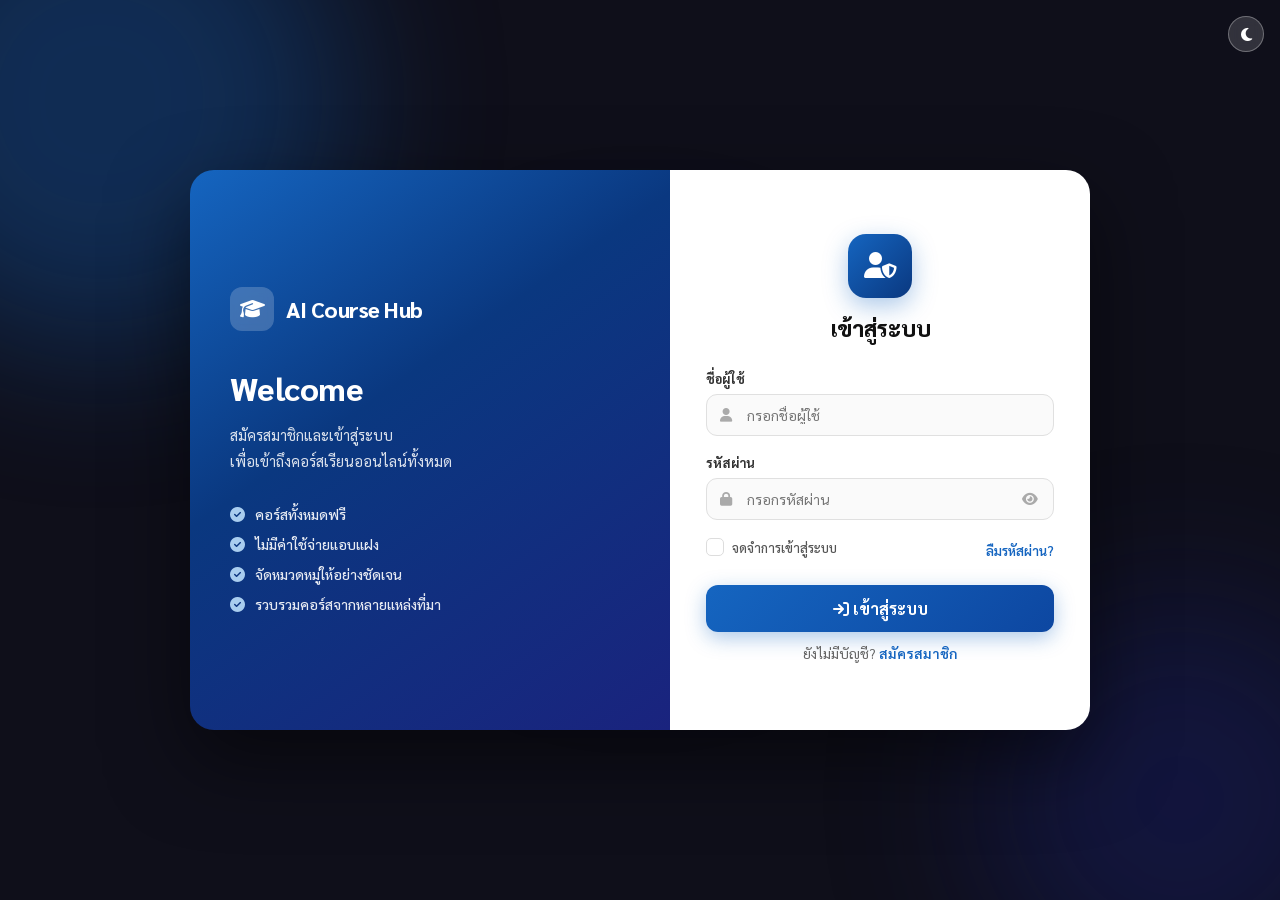
==== Login/index.html @ 1e21e670 "Initial commit: AI Course Hub full project - Course listing page with category tabs, search, view-al" ====
<!DOCTYPE html>
<html lang="th">
<head>
  <meta charset="UTF-8" />
  <meta name="viewport" content="width=device-width, initial-scale=1.0" />
  <title>เข้าสู่ระบบ – AI Course Hub</title>
  <link rel="stylesheet" href="style.css" />
  <link href="https://fonts.googleapis.com/css2?family=Sarabun:wght@300;400;500;600;700;800&display=swap" rel="stylesheet" />
  <link rel="stylesheet" href="https://cdnjs.cloudflare.com/ajax/libs/font-awesome/6.5.0/css/all.min.css" />
</head>
<body>

  <!-- Background blobs -->
  <div class="bg-blob blob1"></div>
  <div class="bg-blob blob2"></div>
  <div class="bg-blob blob3"></div>

  <button class="dm-toggle" title="เปลี่ยนธีม"><i class="fa fa-moon"></i></button>

  <div class="login-wrapper">

    <!-- Left panel -->
    <div class="left-panel">
      <div class="brand">
        <div class="brand-icon"><i class="fa fa-graduation-cap"></i></div>
        <span class="brand-name">AI Course Hub</span>
      </div>
      <h1>Welcome<br/></h1>
      <p>สมัครสมาชิกและเข้าสู่ระบบ<br/>เพื่อเข้าถึงคอร์สเรียนออนไลน์ทั้งหมด</p>
      <div class="feature-list">
        <div class="feature-item"><i class="fa fa-check-circle"></i> คอร์สทั้งหมดฟรี</div>
        <div class="feature-item"><i class="fa fa-check-circle"></i> ไม่มีค่าใช้จ่ายแอบแฝง</div>
        <div class="feature-item"><i class="fa fa-check-circle"></i> จัดหมวดหมู่ให้อย่างชัดเจน</div>
        <div class="feature-item"><i class="fa fa-check-circle"></i> รวบรวมคอร์สจากหลายแหล่งที่มา</div>
      </div>
    </div>

    <!-- Right panel — login form -->
    <div class="right-panel">
      <div class="login-card">

        <div class="card-header">
          <div class="avatar-icon"><i class="fa fa-user-shield"></i></div>
          <h2>เข้าสู่ระบบ</h2>
        </div>

        <!-- Alert -->
        <div class="alert" id="alert" style="display:none">
          <i class="fa fa-circle-exclamation"></i>
          <span id="alertMsg">ชื่อผู้ใช้หรือรหัสผ่านไม่ถูกต้อง</span>
        </div>

        <form id="loginForm" autocomplete="off" novalidate>

          <div class="form-group">
            <label for="username">ชื่อผู้ใช้</label>
            <div class="input-wrap">
              <i class="fa fa-user input-icon"></i>
              <input
                type="text"
                id="username"
                placeholder="กรอกชื่อผู้ใช้"
                autocomplete="username"
              />
            </div>
          </div>

          <div class="form-group">
            <label for="password">รหัสผ่าน</label>
            <div class="input-wrap">
              <i class="fa fa-lock input-icon"></i>
              <input
                type="password"
                id="password"
                placeholder="กรอกรหัสผ่าน"
                autocomplete="current-password"
              />
              <button type="button" class="toggle-pw" id="togglePw" tabindex="-1">
                <i class="fa fa-eye" id="togglePwIcon"></i>
              </button>
            </div>
          </div>

          <div class="form-options">
            <label class="remember-label">
              <input type="checkbox" id="rememberMe" />
              <span class="custom-check"></span>
              จดจำการเข้าสู่ระบบ
            </label>
            <a href="../ForgotPassword/index.html" class="forgot-link">ลืมรหัสผ่าน?</a>
          </div>

          <button type="submit" class="btn-login" id="submitBtn">
            <span id="btnText"><i class="fa fa-arrow-right-to-bracket"></i> เข้าสู่ระบบ</span>
            <span id="btnLoader" style="display:none"><i class="fa fa-circle-notch fa-spin"></i> กำลังตรวจสอบ...</span>
          </button>

        </form>

        <div class="register-link">
          ยังไม่มีบัญชี? <a href="../Register/index.html">สมัครสมาชิก</a>
        </div>

      </div>
    </div>

  </div>

  <script src="../darkmode.js"></script>
  <script src="script.js"></script>
</body>
</html>
---- Login/style.css ----
/* ===== RESET ===== */
*, *::before, *::after { box-sizing: border-box; margin: 0; padding: 0; }

body {
  font-family: 'Sarabun', sans-serif;
  min-height: 100vh;
  background: #0f0f1a;
  display: flex;
  align-items: center;
  justify-content: center;
  overflow: hidden;
  position: relative;
}

/* ===== BACKGROUND BLOBS ===== */
.bg-blob {
  position: fixed;
  border-radius: 50%;
  filter: blur(80px);
  opacity: .35;
  pointer-events: none;
  z-index: 0;
}
.blob1 {
  width: 500px; height: 500px;
  background: #1565c0;
  top: -150px; left: -150px;
  animation: float1 8s ease-in-out infinite;
}
.blob2 {
  width: 400px; height: 400px;
  background: #1a237e;
  bottom: -100px; right: -100px;
  animation: float2 10s ease-in-out infinite;
}
.blob3 {
  width: 300px; height: 300px;
  background: #1565c0;
  top: 50%; left: 50%;
  transform: translate(-50%, -50%);
  animation: float3 12s ease-in-out infinite;
}

@keyframes float1 {
  0%,100% { transform: translate(0,0) scale(1); }
  50%      { transform: translate(30px,20px) scale(1.05); }
}
@keyframes float2 {
  0%,100% { transform: translate(0,0) scale(1); }
  50%      { transform: translate(-20px,-30px) scale(1.08); }
}
@keyframes float3 {
  0%,100% { transform: translate(-50%,-50%) scale(1); }
  50%      { transform: translate(-50%,-50%) scale(1.1); }
}

/* ===== WRAPPER ===== */
.login-wrapper {
  position: relative;
  z-index: 1;
  display: flex;
  width: 900px;
  min-height: 560px;
  border-radius: 24px;
  overflow: hidden;
  box-shadow: 0 30px 80px rgba(0,0,0,.5);
}

/* ===== LEFT PANEL ===== */
.left-panel {
  flex: 1;
  background: linear-gradient(145deg, #1565c0 0%, #0a3880 40%, #1a237e 100%);
  padding: 48px 40px;
  display: flex;
  flex-direction: column;
  justify-content: center;
  color: #fff;
}

.brand {
  display: flex;
  align-items: center;
  gap: 12px;
  margin-bottom: 36px;
}
.brand-icon {
  width: 44px; height: 44px;
  background: rgba(255,255,255,.2);
  border-radius: 12px;
  display: flex; align-items: center; justify-content: center;
  font-size: 20px;
  backdrop-filter: blur(4px);
}
.brand-name {
  font-size: 22px;
  font-weight: 800;
  letter-spacing: -.5px;
}

.left-panel h1 {
  font-size: 32px;
  font-weight: 800;
  line-height: 1.3;
  margin-bottom: 14px;
}
.left-panel > p {
  font-size: 15px;
  opacity: .85;
  line-height: 1.7;
  margin-bottom: 32px;
}

.feature-list { display: flex; flex-direction: column; gap: 12px; }
.feature-item {
  display: flex;
  align-items: center;
  gap: 10px;
  font-size: 14px;
  font-weight: 500;
  opacity: .9;
}
.feature-item i { color: #bbdefb; font-size: 15px; }

/* ===== RIGHT PANEL ===== */
.right-panel {
  width: 420px;
  background: #fff;
  padding: 40px 36px;
  display: flex;
  align-items: center;
  justify-content: center;
}

.login-card { width: 100%; }

.card-header { text-align: center; margin-bottom: 28px; }
.avatar-icon {
  width: 64px; height: 64px;
  background: linear-gradient(135deg, #1565c0, #0a3880);
  border-radius: 18px;
  display: flex; align-items: center; justify-content: center;
  font-size: 26px;
  color: #fff;
  margin: 0 auto 16px;
  box-shadow: 0 8px 24px rgba(21,101,192,.35);
}
.card-header h2 { font-size: 22px; font-weight: 800; color: #111; margin-bottom: 6px; }
.card-header p  { font-size: 13.5px; color: #888; }

/* ===== ALERT ===== */
.alert {
  background: #e3f2fd;
  border: 1.5px solid #90caf9;
  border-radius: 10px;
  padding: 11px 14px;
  font-size: 13.5px;
  color: #0d47a1;
  display: flex;
  align-items: center;
  gap: 8px;
  margin-bottom: 18px;
  animation: shake .4s ease;
}
@keyframes shake {
  0%,100% { transform: translateX(0); }
  20%,60%  { transform: translateX(-6px); }
  40%,80%  { transform: translateX(6px); }
}

/* ===== FORM ===== */
.form-group { margin-bottom: 18px; }
label {
  display: block;
  font-size: 13px;
  font-weight: 700;
  color: #333;
  margin-bottom: 7px;
}

.input-wrap {
  position: relative;
  display: flex;
  align-items: center;
}
.input-icon {
  position: absolute;
  left: 14px;
  color: #aaa;
  font-size: 14px;
  pointer-events: none;
  transition: color .2s;
}
.input-wrap:focus-within .input-icon { color: #1565c0; }

.input-wrap input {
  width: 100%;
  padding: 11px 44px 11px 40px;
  border: 1.5px solid #e0e0e0;
  border-radius: 11px;
  font-family: 'Sarabun', sans-serif;
  font-size: 14px;
  color: #222;
  outline: none;
  transition: border .2s, box-shadow .2s;
  background: #fafafa;
}
.input-wrap input:focus {
  border-color: #1565c0;
  background: #fff;
  box-shadow: 0 0 0 3px rgba(21,101,192,.1);
}
.input-wrap input.error { border-color: #1976d2; }

.toggle-pw {
  position: absolute;
  right: 12px;
  background: none;
  border: none;
  color: #aaa;
  font-size: 14px;
  cursor: pointer;
  padding: 4px;
  transition: color .2s;
  display: flex; align-items: center;
}
.toggle-pw:hover { color: #555; }

/* Options row */
.form-options {
  display: flex;
  align-items: center;
  justify-content: space-between;
  margin-bottom: 22px;
}

.remember-label {
  display: flex;
  align-items: center;
  gap: 8px;
  font-size: 13px;
  color: #555;
  cursor: pointer;
  user-select: none;
  font-weight: 500;
}
.remember-label input[type="checkbox"] { display: none; }
.custom-check {
  width: 18px; height: 18px;
  border: 1.5px solid #ddd;
  border-radius: 5px;
  display: flex; align-items: center; justify-content: center;
  transition: all .2s;
  flex-shrink: 0;
  background: #fff;
}
.remember-label input:checked + .custom-check {
  background: #1565c0;
  border-color: #1565c0;
}
.remember-label input:checked + .custom-check::after {
  content: '';
  width: 5px; height: 9px;
  border: 2px solid #fff;
  border-top: none; border-left: none;
  transform: rotate(45deg) translateY(-1px);
  display: block;
}

/* ===== LOGIN BUTTON ===== */
.btn-login {
  width: 100%;
  padding: 13px;
  background: linear-gradient(135deg, #1565c0, #0d47a1);
  color: #fff;
  border: none;
  border-radius: 12px;
  font-family: 'Sarabun', sans-serif;
  font-size: 16px;
  font-weight: 700;
  cursor: pointer;
  transition: transform .15s, box-shadow .2s, opacity .2s;
  box-shadow: 0 6px 20px rgba(21,101,192,.35);
  display: flex;
  align-items: center;
  justify-content: center;
  gap: 8px;
}
.btn-login:hover:not(:disabled) {
  transform: translateY(-2px);
  box-shadow: 0 10px 28px rgba(21,101,192,.45);
}
.btn-login:active { transform: scale(.98); }
.btn-login:disabled { opacity: .7; cursor: not-allowed; transform: none; }

/* ===== HINT BOX ===== */
.hint-box {
  margin-top: 20px;
  background: #f5f6fa;
  border: 1.5px dashed #ddd;
  border-radius: 10px;
  padding: 12px 14px;
  font-size: 13px;
  color: #777;
  display: flex;
  gap: 10px;
  align-items: flex-start;
  line-height: 1.7;
}
.hint-box i { color: #aaa; margin-top: 2px; flex-shrink: 0; }
.hint-box strong { color: #444; }
.hint-box code {
  background: #e8eaf6;
  color: #3949ab;
  padding: 1px 7px;
  border-radius: 5px;
  font-family: monospace;
  font-size: 12.5px;
}

/* ===== FORGOT LINK ===== */
.forgot-link {
  font-size: 13px;
  color: #1565c0;
  font-weight: 600;
  text-decoration: none;
}
.forgot-link:hover { text-decoration: underline; }
body.dark .forgot-link { color: #90caf9; }

/* ===== REGISTER LINK ===== */
.register-link {
  text-align: center;
  margin: 12px 0 4px;
  font-size: 14px;
  color: #666;
}
.register-link a {
  color: #1565c0;
  font-weight: 600;
  text-decoration: none;
}
.register-link a:hover { text-decoration: underline; }

/* ===== RESPONSIVE ===== */
@media (max-width: 860px) {
  .login-wrapper { width: 95%; flex-direction: column; }
  .left-panel { padding: 32px 28px; }
  .left-panel h1 { font-size: 24px; }
  .right-panel { width: 100%; padding: 32px 28px; }
}
@media (max-width: 480px) {
  .right-panel { padding: 28px 20px; }
}

/* ===== DARK MODE TOGGLE BTN ===== */
.dm-toggle {
  position: fixed; top: 16px; right: 16px; z-index: 999;
  background: rgba(255,255,255,.15); border: 1.5px solid rgba(255,255,255,.3);
  border-radius: 50%; width: 36px; height: 36px;
  cursor: pointer; font-size: 15px; color: #fff;
  display: flex; align-items: center; justify-content: center;
  backdrop-filter: blur(6px); transition: all .2s;
}
.dm-toggle:hover { background: rgba(255,255,255,.25); }

/* ===== DARK MODE ===== */
body.dark .right-panel { background: #1e1e2e; }
body.dark .card-header h2 { color: #f0f0f0; }
body.dark label { color: #ccc; }
body.dark .input-wrap input { background: #2a2a3a; border-color: #3a3a4a; color: #f0f0f0; }
body.dark .input-wrap input::placeholder { color: #666; }
body.dark .input-wrap input:focus { background: #2a2a3a; border-color: #1565c0; }
body.dark .input-icon { color: #666; }
body.dark .form-options, body.dark .remember-label { color: #aaa; }
body.dark .custom-check { background: #2a2a3a; border-color: #444; }
body.dark .hint-box { background: #2a2a3a; border-color: #3a3a4a; color: #888; }
body.dark .hint-box strong { color: #bbb; }
body.dark .hint-box code { background: #1a1a2e; color: #90caf9; }
body.dark .register-link { color: #888; }
body.dark .toggle-pw { color: #666; }
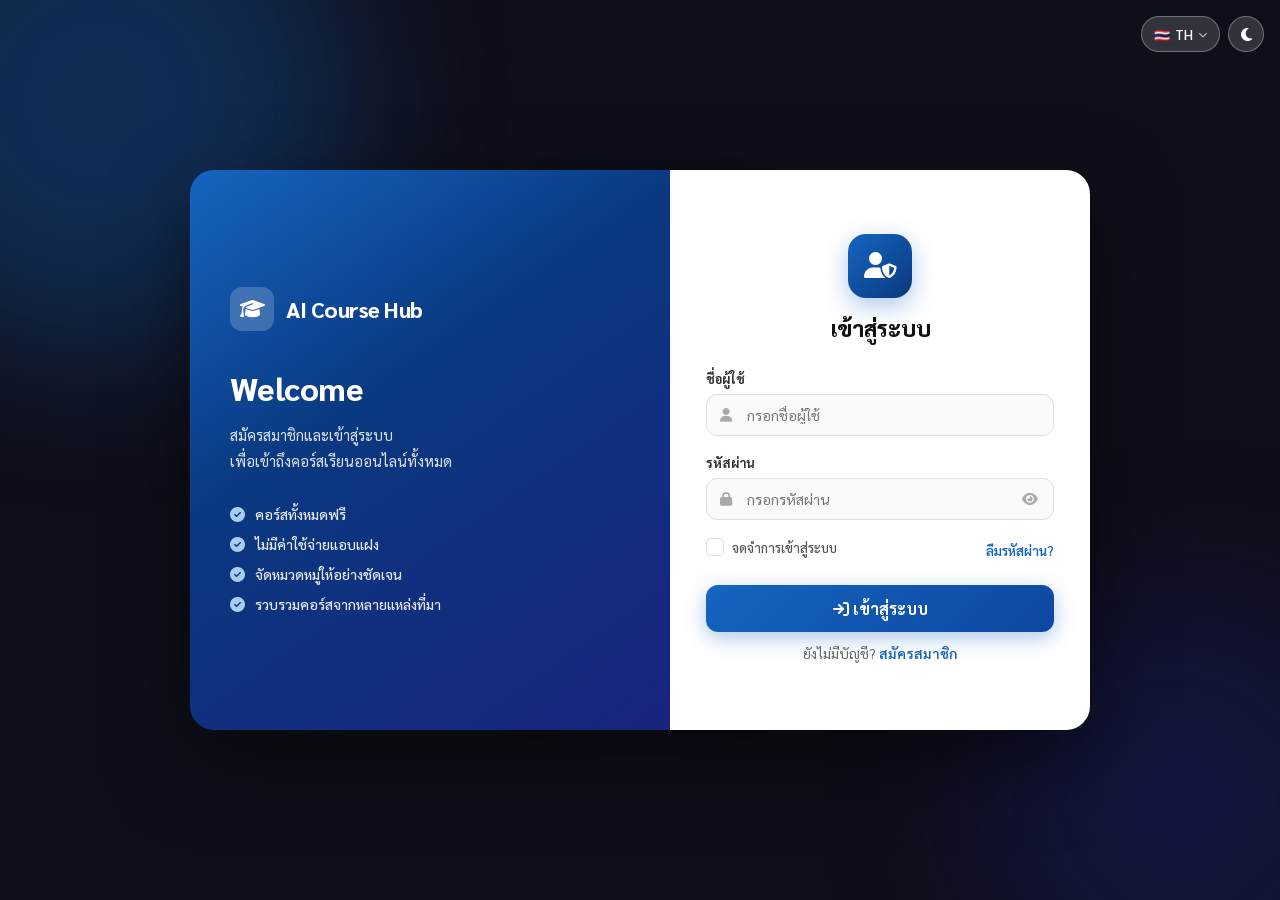
==== commit 22acb1b2: "Add language selector (TH/EN) and hero animations - Course page: i18n system with full TH/EN transla" ====
--- a/Login/index.html
+++ b/Login/index.html
@@ -15,7 +15,21 @@
   <div class="bg-blob blob2"></div>
   <div class="bg-blob blob3"></div>
 
-  <button class="dm-toggle" title="เปลี่ยนธีม"><i class="fa fa-moon"></i></button>
+  <!-- Top-right controls -->
+  <div class="top-controls">
+    <div class="lang-selector" id="langSelector">
+      <button class="lang-current" id="langCurrent">
+        <span id="langFlag">🇹🇭</span>
+        <span id="langCode">TH</span>
+        <i class="fa fa-chevron-down lang-arrow"></i>
+      </button>
+      <div class="lang-dropdown" id="langDropdown">
+        <button class="lang-option active" data-lang="th">🇹🇭 ภาษาไทย</button>
+        <button class="lang-option" data-lang="en">🇬🇧 English</button>
+      </div>
+    </div>
+    <button class="dm-toggle" title="เปลี่ยนธีม"><i class="fa fa-moon"></i></button>
+  </div>
 
   <div class="login-wrapper">
 
@@ -25,13 +39,13 @@
         <div class="brand-icon"><i class="fa fa-graduation-cap"></i></div>
         <span class="brand-name">AI Course Hub</span>
       </div>
-      <h1>Welcome<br/></h1>
-      <p>สมัครสมาชิกและเข้าสู่ระบบ<br/>เพื่อเข้าถึงคอร์สเรียนออนไลน์ทั้งหมด</p>
+      <h1>Welcome</h1>
+      <p data-i18n-html="left.sub">สมัครสมาชิกและเข้าสู่ระบบ<br/>เพื่อเข้าถึงคอร์สเรียนออนไลน์ทั้งหมด</p>
       <div class="feature-list">
-        <div class="feature-item"><i class="fa fa-check-circle"></i> คอร์สทั้งหมดฟรี</div>
-        <div class="feature-item"><i class="fa fa-check-circle"></i> ไม่มีค่าใช้จ่ายแอบแฝง</div>
-        <div class="feature-item"><i class="fa fa-check-circle"></i> จัดหมวดหมู่ให้อย่างชัดเจน</div>
-        <div class="feature-item"><i class="fa fa-check-circle"></i> รวบรวมคอร์สจากหลายแหล่งที่มา</div>
+        <div class="feature-item"><i class="fa fa-check-circle"></i> <span data-i18n="feat1">คอร์สทั้งหมดฟรี</span></div>
+        <div class="feature-item"><i class="fa fa-check-circle"></i> <span data-i18n="feat2">ไม่มีค่าใช้จ่ายแอบแฝง</span></div>
+        <div class="feature-item"><i class="fa fa-check-circle"></i> <span data-i18n="feat3">จัดหมวดหมู่ให้อย่างชัดเจน</span></div>
+        <div class="feature-item"><i class="fa fa-check-circle"></i> <span data-i18n="feat4">รวบรวมคอร์สจากหลายแหล่งที่มา</span></div>
       </div>
     </div>
 
@@ -41,40 +55,32 @@
 
         <div class="card-header">
           <div class="avatar-icon"><i class="fa fa-user-shield"></i></div>
-          <h2>เข้าสู่ระบบ</h2>
+          <h2 data-i18n="heading">เข้าสู่ระบบ</h2>
         </div>
 
         <!-- Alert -->
         <div class="alert" id="alert" style="display:none">
           <i class="fa fa-circle-exclamation"></i>
-          <span id="alertMsg">ชื่อผู้ใช้หรือรหัสผ่านไม่ถูกต้อง</span>
+          <span id="alertMsg"></span>
         </div>
 
         <form id="loginForm" autocomplete="off" novalidate>
 
           <div class="form-group">
-            <label for="username">ชื่อผู้ใช้</label>
+            <label for="username" data-i18n="label.user">ชื่อผู้ใช้</label>
             <div class="input-wrap">
               <i class="fa fa-user input-icon"></i>
-              <input
-                type="text"
-                id="username"
-                placeholder="กรอกชื่อผู้ใช้"
-                autocomplete="username"
-              />
+              <input type="text" id="username" placeholder="กรอกชื่อผู้ใช้"
+                data-i18n-placeholder="ph.user" autocomplete="username" />
             </div>
           </div>
 
           <div class="form-group">
-            <label for="password">รหัสผ่าน</label>
+            <label for="password" data-i18n="label.pw">รหัสผ่าน</label>
             <div class="input-wrap">
               <i class="fa fa-lock input-icon"></i>
-              <input
-                type="password"
-                id="password"
-                placeholder="กรอกรหัสผ่าน"
-                autocomplete="current-password"
-              />
+              <input type="password" id="password" placeholder="กรอกรหัสผ่าน"
+                data-i18n-placeholder="ph.pw" autocomplete="current-password" />
               <button type="button" class="toggle-pw" id="togglePw" tabindex="-1">
                 <i class="fa fa-eye" id="togglePwIcon"></i>
               </button>
@@ -85,20 +91,20 @@
             <label class="remember-label">
               <input type="checkbox" id="rememberMe" />
               <span class="custom-check"></span>
-              จดจำการเข้าสู่ระบบ
+              <span data-i18n="remember">จดจำการเข้าสู่ระบบ</span>
             </label>
-            <a href="../ForgotPassword/index.html" class="forgot-link">ลืมรหัสผ่าน?</a>
+            <a href="../ForgotPassword/index.html" class="forgot-link" data-i18n="forgot">ลืมรหัสผ่าน?</a>
           </div>
 
           <button type="submit" class="btn-login" id="submitBtn">
-            <span id="btnText"><i class="fa fa-arrow-right-to-bracket"></i> เข้าสู่ระบบ</span>
-            <span id="btnLoader" style="display:none"><i class="fa fa-circle-notch fa-spin"></i> กำลังตรวจสอบ...</span>
+            <span id="btnText"><i class="fa fa-arrow-right-to-bracket"></i> <span data-i18n="btn.login">เข้าสู่ระบบ</span></span>
+            <span id="btnLoader" style="display:none"><i class="fa fa-circle-notch fa-spin"></i> <span data-i18n="btn.loading">กำลังตรวจสอบ...</span></span>
           </button>
 
         </form>
 
         <div class="register-link">
-          ยังไม่มีบัญชี? <a href="../Register/index.html">สมัครสมาชิก</a>
+          <span data-i18n="no.account">ยังไม่มีบัญชี?</span> <a href="../Register/index.html" data-i18n="register">สมัครสมาชิก</a>
         </div>
 
       </div>
--- a/Login/style.css
+++ b/Login/style.css
@@ -352,9 +352,79 @@
   .right-panel { padding: 28px 20px; }
 }
 
+/* ===== TOP CONTROLS ===== */
+.top-controls {
+  position: fixed;
+  top: 16px; right: 16px;
+  z-index: 999;
+  display: flex;
+  align-items: center;
+  gap: 8px;
+}
+
+/* ===== LANG SELECTOR ===== */
+.lang-selector { position: relative; }
+
+.lang-current {
+  display: flex;
+  align-items: center;
+  gap: 5px;
+  background: rgba(255,255,255,.15);
+  border: 1.5px solid rgba(255,255,255,.3);
+  border-radius: 20px;
+  padding: 0 12px;
+  height: 36px;
+  font-family: 'Sarabun', sans-serif;
+  font-size: 13px;
+  font-weight: 600;
+  color: #fff;
+  cursor: pointer;
+  backdrop-filter: blur(6px);
+  transition: all .2s;
+}
+.lang-current:hover { background: rgba(255,255,255,.25); }
+.lang-arrow { font-size: 9px; opacity: .7; transition: transform .2s; }
+.lang-selector.open .lang-arrow { transform: rotate(180deg); }
+
+.lang-dropdown {
+  display: none;
+  position: absolute;
+  top: calc(100% + 8px);
+  right: 0;
+  background: #fff;
+  border-radius: 10px;
+  overflow: hidden;
+  box-shadow: 0 8px 28px rgba(0,0,0,.28);
+  min-width: 155px;
+  z-index: 1000;
+}
+.lang-selector.open .lang-dropdown { display: block; animation: dropIn .15s ease; }
+
+@keyframes dropIn {
+  from { opacity: 0; transform: translateY(-6px); }
+  to   { opacity: 1; transform: translateY(0); }
+}
+
+.lang-option {
+  display: flex;
+  align-items: center;
+  gap: 10px;
+  width: 100%;
+  padding: 10px 14px;
+  border: none;
+  background: none;
+  font-family: 'Sarabun', sans-serif;
+  font-size: 14px;
+  cursor: pointer;
+  text-align: left;
+  transition: background .15s;
+  color: #333;
+}
+.lang-option:hover { background: #f5f5f5; }
+.lang-option.active { background: #eef2ff; color: #3730a3; font-weight: 600; }
+
 /* ===== DARK MODE TOGGLE BTN ===== */
 .dm-toggle {
-  position: fixed; top: 16px; right: 16px; z-index: 999;
   background: rgba(255,255,255,.15); border: 1.5px solid rgba(255,255,255,.3);
   border-radius: 50%; width: 36px; height: 36px;
   cursor: pointer; font-size: 15px; color: #fff;
